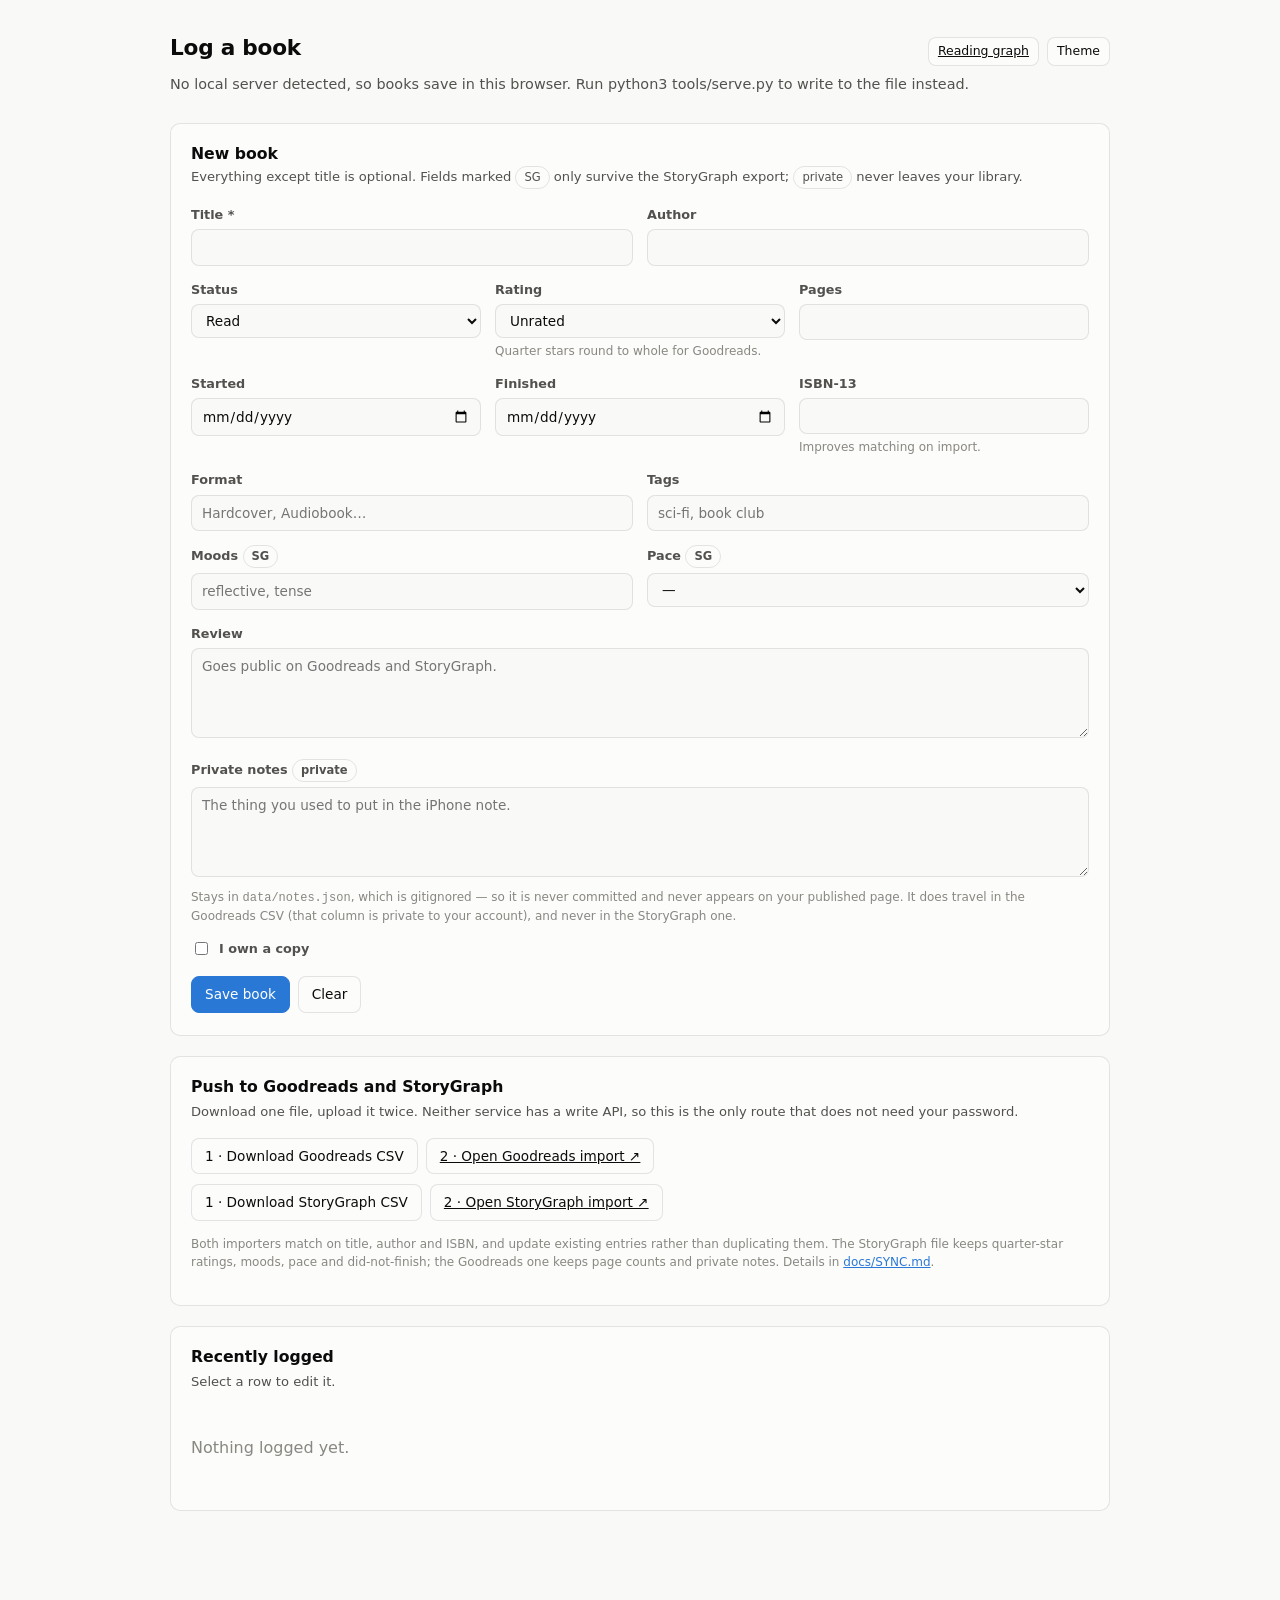
==== log.html @ c607b910 "Reading tracker with Goodreads/StoryGraph CSV round-trip A self-hosted reading graph. Neither Goodre" ====
<!doctype html>
<html lang="en">
<head>
<meta charset="utf-8">
<meta name="viewport" content="width=device-width, initial-scale=1">
<title>Log a book</title>
<link rel="stylesheet" href="assets/theme.css">
<link rel="stylesheet" href="assets/app.css">
</head>
<body>
<div class="wrap">

  <header class="site-header">
    <h1 class="site-title">Log a book</h1>
    <div class="header-actions">
      <a class="btn btn-small" href="index.html">Reading graph</a>
      <button class="btn btn-small" id="themeToggle" type="button">Theme</button>
    </div>
  </header>
  <p class="site-sub" id="saveTarget">Checking where this will save&hellip;</p>

  <div id="banners"></div>

  <form id="bookForm" class="card" autocomplete="off">
    <h2 class="card-title" id="formTitle">New book</h2>
    <p class="card-sub">
      Everything except title is optional. Fields marked
      <span class="pill">SG</span> only survive the StoryGraph export;
      <span class="pill">private</span> never leaves your library.
    </p>

    <div class="field-row">
      <div class="field">
        <label for="title">Title <span aria-hidden="true">*</span></label>
        <input id="title" name="title" required>
      </div>
      <div class="field">
        <label for="author">Author</label>
        <input id="author" name="author">
      </div>
    </div>

    <div class="field-row">
      <div class="field">
        <label for="status">Status</label>
        <select id="status" name="status">
          <option value="read">Read</option>
          <option value="reading">Currently reading</option>
          <option value="to-read">To read</option>
          <option value="dnf">Did not finish</option>
        </select>
      </div>
      <div class="field">
        <label for="rating">Rating</label>
        <select id="rating" name="rating"></select>
        <div class="field-hint">Quarter stars round to whole for Goodreads.</div>
      </div>
      <div class="field">
        <label for="pages">Pages</label>
        <input id="pages" name="pages" type="number" min="0" step="1">
      </div>
    </div>

    <div class="field-row">
      <div class="field">
        <label for="dateStarted">Started</label>
        <input id="dateStarted" name="dateStarted" type="date">
      </div>
      <div class="field">
        <label for="dateRead">Finished</label>
        <input id="dateRead" name="dateRead" type="date">
      </div>
      <div class="field">
        <label for="isbn13">ISBN-13</label>
        <input id="isbn13" name="isbn13" inputmode="numeric">
        <div class="field-hint">Improves matching on import.</div>
      </div>
    </div>

    <div class="field-row">
      <div class="field">
        <label for="format">Format</label>
        <input id="format" name="format" placeholder="Hardcover, Audiobook&hellip;">
      </div>
      <div class="field">
        <label for="tags">Tags</label>
        <input id="tags" name="tags" placeholder="sci-fi, book club">
      </div>
    </div>

    <div class="field-row">
      <div class="field">
        <label for="moods">Moods <span class="pill">SG</span></label>
        <input id="moods" name="moods" placeholder="reflective, tense">
      </div>
      <div class="field">
        <label for="pace">Pace <span class="pill">SG</span></label>
        <select id="pace" name="pace">
          <option value="">—</option>
          <option value="Slow">Slow</option>
          <option value="Medium">Medium</option>
          <option value="Fast">Fast</option>
        </select>
      </div>
    </div>

    <div class="field">
      <label for="review">Review</label>
      <textarea id="review" name="review" placeholder="Goes public on Goodreads and StoryGraph."></textarea>
    </div>

    <div class="field">
      <label for="privateNotes">Private notes <span class="pill">private</span></label>
      <textarea id="privateNotes" name="privateNotes" placeholder="The thing you used to put in the iPhone note."></textarea>
      <div class="field-hint">
        Stays in <code>data/notes.json</code>, which is gitignored — so it is never
        committed and never appears on your published page. It does travel in the
        Goodreads CSV (that column is private to your account), and never in the
        StoryGraph one.
      </div>
    </div>

    <div class="field checkbox-row">
      <input id="owned" name="owned" type="checkbox">
      <label for="owned" style="margin:0">I own a copy</label>
    </div>

    <div style="display:flex;gap:8px;flex-wrap:wrap;margin-top:18px">
      <button class="btn is-active" type="submit" id="submitBtn">Save book</button>
      <button class="btn" type="button" id="resetBtn">Clear</button>
      <span class="spacer"></span>
      <button class="btn" type="button" id="deleteBtn" hidden>Delete</button>
    </div>
  </form>

  <section class="card">
    <div class="card-head">
      <h2 class="card-title">Push to Goodreads and StoryGraph</h2>
    </div>
    <p class="card-sub">
      Download one file, upload it twice. Neither service has a write API, so
      this is the only route that does not need your password.
    </p>
    <div style="display:flex;gap:8px;flex-wrap:wrap">
      <button class="btn" type="button" id="exportGr">1 · Download Goodreads CSV</button>
      <a class="btn" href="https://www.goodreads.com/review/import" target="_blank" rel="noopener noreferrer">2 · Open Goodreads import ↗</a>
    </div>
    <div style="display:flex;gap:8px;flex-wrap:wrap;margin-top:10px">
      <button class="btn" type="button" id="exportSg">1 · Download StoryGraph CSV</button>
      <a class="btn" href="https://app.thestorygraph.com/import" target="_blank" rel="noopener noreferrer">2 · Open StoryGraph import ↗</a>
    </div>
    <p class="field-hint" style="margin-top:14px">
      Both importers match on title, author and ISBN, and update existing entries
      rather than duplicating them. The StoryGraph file keeps quarter-star
      ratings, moods, pace and did-not-finish; the Goodreads one keeps page
      counts and private notes. Details in <a href="docs/SYNC.md">docs/SYNC.md</a>.
    </p>
  </section>

  <section class="card">
    <div class="card-head">
      <h2 class="card-title">Recently logged</h2>
    </div>
    <p class="card-sub">Select a row to edit it.</p>
    <div class="table-wrap" id="recent"></div>
  </section>

</div>

<script type="module" src="assets/js/log.js"></script>
</body>
</html>
---- assets/theme.css ----
/*
 * Design tokens.
 *
 * Chart colors are roles, never raw hex at the call site, so light and dark
 * swap in one place. The dark column is the same hues re-stepped for the dark
 * surface — not an automatic inversion — and both modes are validated against
 * their own surface (see tests/palette-check.html).
 */

:root {
  color-scheme: light;

  /* Chrome & ink */
  --surface-1: #fcfcfb;
  --page: #f9f9f7;
  --text-primary: #0b0b0b;
  --text-secondary: #52514e;
  --text-muted: #898781;
  --gridline: #e1e0d9;
  --baseline: #c3c2b7;
  --border: rgba(11, 11, 11, 0.1);
  --success: #006300;

  /* Categorical slots, in fixed order. Never reassign by rank. */
  --series-1: #2a78d6;
  --series-2: #eb6834;
  --series-3: #1baf7a;

  /*
   * Sequential blue ramp for magnitude (the year heatmap), light -> dark.
   * seq-0 is the empty cell: a neutral gray, deliberately off-ramp so "no
   * books" never reads as "a few books". seq-1 starts a step in from the
   * lightest blue to stay separable from that gray.
   */
  --seq-0: #f0efec;
  --seq-1: #86b6ef;
  --seq-2: #5598e7;
  --seq-3: #2a78d6;
  --seq-4: #1c5cab;
  --seq-5: #0d366b;

  --radius: 10px;
  --font: system-ui, -apple-system, "Segoe UI", sans-serif;
}

@media (prefers-color-scheme: dark) {
  :root:not([data-theme="light"]) {
    color-scheme: dark;

    --surface-1: #1a1a19;
    --page: #0d0d0d;
    --text-primary: #ffffff;
    --text-secondary: #c3c2b7;
    --text-muted: #898781;
    --gridline: #2c2c2a;
    --baseline: #383835;
    --border: rgba(255, 255, 255, 0.1);
    --success: #0ca30c;

    --series-1: #3987e5;
    --series-2: #d95926;
    --series-3: #199e70;

    --seq-0: #383835;
    --seq-1: #184f95;
    --seq-2: #256abf;
    --seq-3: #3987e5;
    --seq-4: #6da7ec;
    --seq-5: #9ec5f4;
  }
}

:root[data-theme="dark"] {
  color-scheme: dark;

  --surface-1: #1a1a19;
  --page: #0d0d0d;
  --text-primary: #ffffff;
  --text-secondary: #c3c2b7;
  --text-muted: #898781;
  --gridline: #2c2c2a;
  --baseline: #383835;
  --border: rgba(255, 255, 255, 0.1);
  --success: #0ca30c;

  --series-1: #3987e5;
  --series-2: #d95926;
  --series-3: #199e70;

  --seq-0: #383835;
  --seq-1: #184f95;
  --seq-2: #256abf;
  --seq-3: #3987e5;
  --seq-4: #6da7ec;
  --seq-5: #9ec5f4;
}
---- assets/app.css ----
/* Layout and components. Tokens live in theme.css. */

*, *::before, *::after { box-sizing: border-box; }

/*
 * An author `display` rule beats the user-agent style for [hidden], so any
 * flex or grid container below would stay visible when hidden. Every toggle in
 * this app uses the attribute, so make it win everywhere.
 */
[hidden] { display: none !important; }

body {
  margin: 0;
  font-family: var(--font);
  background: var(--page);
  color: var(--text-primary);
  line-height: 1.5;
  -webkit-font-smoothing: antialiased;
}

a { color: var(--series-1); }

.wrap {
  max-width: 980px;
  margin: 0 auto;
  padding: 32px 20px 80px;
}

/* ---------- header ---------- */

.site-header {
  display: flex;
  flex-wrap: wrap;
  align-items: baseline;
  justify-content: space-between;
  gap: 12px;
  margin-bottom: 8px;
}

.site-title {
  font-size: 1.35rem;
  font-weight: 600;
  margin: 0;
  letter-spacing: -0.01em;
}

.site-sub {
  margin: 0 0 28px;
  color: var(--text-secondary);
  font-size: 0.9rem;
}

.header-actions {
  display: flex;
  gap: 8px;
  align-items: center;
}

/* ---------- controls ---------- */

/* One filter row above everything it scopes; never inside a chart card. */
.filter-row {
  display: flex;
  flex-wrap: wrap;
  gap: 8px;
  align-items: center;
  margin-bottom: 24px;
  padding-bottom: 20px;
  border-bottom: 1px solid var(--border);
}

.btn {
  font: inherit;
  font-size: 0.85rem;
  padding: 7px 13px;
  border-radius: 8px;
  border: 1px solid var(--border);
  background: var(--surface-1);
  color: var(--text-primary);
  cursor: pointer;
  transition: background 0.12s ease;
}

.btn:hover { background: var(--gridline); }
.btn:focus-visible { outline: 2px solid var(--series-1); outline-offset: 2px; }

.btn[aria-pressed="true"],
.btn.is-active {
  background: var(--series-1);
  border-color: var(--series-1);
  color: #fff;
}

.btn-small { font-size: 0.78rem; padding: 4px 9px; }

.spacer { flex: 1 1 auto; }

/* ---------- hero + stat tiles ---------- */

.hero {
  margin-bottom: 24px;
}

.hero-value {
  /* Proportional figures: tabular-nums makes a large number look loose. */
  font-size: 4rem;
  font-weight: 600;
  line-height: 1;
  letter-spacing: -0.03em;
}

.hero-label {
  color: var(--text-secondary);
  font-size: 0.95rem;
  margin-top: 6px;
}

.hero-delta { font-size: 0.9rem; margin-top: 8px; color: var(--text-secondary); }
.hero-delta .up { color: var(--success); font-weight: 600; }
.hero-delta .down { color: var(--text-secondary); font-weight: 600; }

.tiles {
  display: grid;
  grid-template-columns: repeat(auto-fit, minmax(150px, 1fr));
  gap: 12px;
  margin-bottom: 28px;
}

.tile {
  background: var(--surface-1);
  border: 1px solid var(--border);
  border-radius: var(--radius);
  padding: 14px 16px;
}

.tile-label {
  font-size: 0.78rem;
  color: var(--text-secondary);
  margin-bottom: 4px;
}

.tile-value {
  font-size: 1.6rem;
  font-weight: 600;
  letter-spacing: -0.02em;
}

.tile-note { font-size: 0.75rem; color: var(--text-muted); margin-top: 2px; }

/* ---------- chart cards ---------- */

.card {
  background: var(--surface-1);
  border: 1px solid var(--border);
  border-radius: var(--radius);
  padding: 18px 20px 22px;
  margin-bottom: 20px;
}

.card-head {
  display: flex;
  align-items: baseline;
  justify-content: space-between;
  gap: 12px;
  margin-bottom: 4px;
}

.card-title { font-size: 0.98rem; font-weight: 600; margin: 0; }
.card-sub { font-size: 0.82rem; color: var(--text-secondary); margin: 0 0 16px; }

/* Let the card grow with its content so the x-axis band is never cut off. */
.chart-svg { width: 100%; height: auto; display: block; overflow: visible; }

.chart-scroll { overflow-x: auto; }

.legend {
  display: flex;
  gap: 16px;
  flex-wrap: wrap;
  margin-top: 12px;
  font-size: 0.82rem;
  color: var(--text-secondary);
}

.legend-item { display: flex; align-items: center; gap: 6px; }

.legend-key {
  width: 14px; height: 3px; border-radius: 2px; display: inline-block;
}

.ramp-legend {
  display: flex; align-items: center; gap: 3px;
  margin-top: 12px; font-size: 0.78rem; color: var(--text-secondary);
}

.ramp-swatch { width: 22px; height: 10px; border-radius: 2px; display: inline-block; }
.ramp-end { margin: 0 6px; }

/* SVG text always wears text tokens, never a series color. */
.axis-text {
  fill: var(--text-muted);
  font-size: 11px;
  font-family: var(--font);
  font-variant-numeric: tabular-nums;
}

.value-label {
  fill: var(--text-secondary);
  font-size: 11px;
  font-weight: 600;
  font-family: var(--font);
}

.hit { cursor: default; }
.hit:focus-visible { outline: 2px solid var(--series-1); outline-offset: -2px; }

/* ---------- tooltip ---------- */

.chart-tooltip {
  position: fixed;
  z-index: 50;
  pointer-events: none;
  background: var(--surface-1);
  color: var(--text-primary);
  border: 1px solid var(--border);
  border-radius: 8px;
  padding: 8px 11px;
  font-size: 0.8rem;
  line-height: 1.45;
  box-shadow: 0 4px 16px rgba(0, 0, 0, 0.14);
  max-width: 260px;
}

.chart-tooltip .key {
  display: inline-block;
  width: 9px; height: 9px;
  border-radius: 2px;
  margin-right: 6px;
}

/* ---------- tables ---------- */

.table-wrap { overflow-x: auto; margin-top: 14px; }

table.data {
  width: 100%;
  border-collapse: collapse;
  font-size: 0.84rem;
}

table.data th,
table.data td {
  text-align: left;
  padding: 8px 10px;
  border-bottom: 1px solid var(--border);
  vertical-align: top;
}

table.data th {
  font-weight: 600;
  color: var(--text-secondary);
  font-size: 0.78rem;
  white-space: nowrap;
}

table.data td.num,
table.data th.num {
  text-align: right;
  font-variant-numeric: tabular-nums;
  white-space: nowrap;
}

table.data tbody tr:hover { background: var(--page); }

.muted { color: var(--text-muted); }
.notes { color: var(--text-secondary); font-size: 0.8rem; }

/* ---------- shelf ---------- */

.shelf-controls {
  display: flex; flex-wrap: wrap; gap: 8px; align-items: center;
  margin-bottom: 4px;
}

.shelf-controls input[type="search"],
.field input, .field select, .field textarea {
  font: inherit;
  font-size: 0.85rem;
  padding: 7px 10px;
  border-radius: 8px;
  border: 1px solid var(--border);
  background: var(--page);
  color: var(--text-primary);
  width: 100%;
}

.shelf-controls input[type="search"] { width: 220px; }

.pill {
  display: inline-block;
  font-size: 0.72rem;
  padding: 2px 8px;
  border-radius: 999px;
  border: 1px solid var(--border);
  color: var(--text-secondary);
  white-space: nowrap;
}

/* ---------- forms ---------- */

.field { margin-bottom: 14px; }

.field label {
  display: block;
  font-size: 0.8rem;
  font-weight: 600;
  color: var(--text-secondary);
  margin-bottom: 5px;
}

.field-hint { font-size: 0.75rem; color: var(--text-muted); margin-top: 4px; }

.field-row {
  display: grid;
  grid-template-columns: repeat(auto-fit, minmax(150px, 1fr));
  gap: 0 14px;
}

.field textarea { min-height: 90px; resize: vertical; }

.checkbox-row { display: flex; align-items: center; gap: 8px; }
.checkbox-row input { width: auto; }

/* ---------- banners ---------- */

.banner {
  border: 1px solid var(--border);
  border-left: 3px solid var(--series-1);
  background: var(--surface-1);
  border-radius: var(--radius);
  padding: 12px 16px;
  margin-bottom: 20px;
  font-size: 0.85rem;
  display: flex;
  flex-wrap: wrap;
  gap: 10px;
  align-items: center;
}

.banner .spacer { flex: 1 1 auto; }
.banner.warn { border-left-color: var(--series-2); }

.dropzone {
  border: 1px dashed var(--baseline);
  border-radius: var(--radius);
  padding: 26px 18px;
  text-align: center;
  color: var(--text-secondary);
  font-size: 0.87rem;
  transition: background 0.12s ease, border-color 0.12s ease;
}

.dropzone.dragover {
  border-color: var(--series-1);
  background: var(--page);
}

.empty {
  text-align: center;
  padding: 48px 20px;
  color: var(--text-secondary);
}

.empty h2 { font-size: 1.05rem; margin: 0 0 8px; color: var(--text-primary); }

.sr-only {
  position: absolute; width: 1px; height: 1px;
  padding: 0; margin: -1px; overflow: hidden;
  clip: rect(0 0 0 0); white-space: nowrap; border: 0;
}

@media (max-width: 620px) {
  .hero-value { font-size: 3rem; }
  .wrap { padding: 20px 14px 60px; }
}

/* ---------- section headings ---------- */

.section-head {
  font-size: 1.1rem;
  font-weight: 600;
  margin: 40px 0 4px;
  letter-spacing: -0.01em;
}

.section-sub {
  margin: 0 0 18px;
  color: var(--text-secondary);
  font-size: 0.87rem;
  max-width: 62ch;
}

/* ---------- small multiples ---------- */

.multiples {
  display: grid;
  grid-template-columns: repeat(auto-fit, minmax(210px, 1fr));
  gap: 20px 24px;
  margin-top: 6px;
}

.multiple-head {
  display: flex;
  align-items: baseline;
  justify-content: space-between;
  gap: 8px;
  margin-bottom: 4px;
  border-bottom: 1px solid var(--border);
  padding-bottom: 4px;
}

.multiple-name {
  font-size: 0.83rem;
  font-weight: 600;
  color: var(--text-primary);
}

.multiple-total {
  font-size: 0.78rem;
  color: var(--text-muted);
  font-variant-numeric: tabular-nums;
}

/* ---------- spotlight ---------- */

.spotlight-note {
  font-size: 0.8rem;
  color: var(--text-secondary);
  background: var(--page);
  border-left: 3px solid var(--series-1);
  border-radius: 6px;
  padding: 10px 14px;
  margin: 0 0 14px;
}

/* ---------- disclosure ---------- */

.disclosure > summary {
  cursor: pointer;
  list-style: none;
  display: flex;
  align-items: baseline;
  gap: 10px;
  flex-wrap: wrap;
}

/* Replace the default triangle with one that follows the open state, so the
   control reads the same in every browser. */
.disclosure > summary::-webkit-details-marker { display: none; }

.disclosure > summary::before {
  content: "";
  flex: none;
  width: 0;
  height: 0;
  border-left: 5px solid var(--text-muted);
  border-top: 4px solid transparent;
  border-bottom: 4px solid transparent;
  transform: translateY(-1px);
  transition: transform 0.12s ease;
}

.disclosure[open] > summary::before {
  transform: rotate(90deg) translateX(-1px);
}

.disclosure > summary:focus-visible {
  outline: 2px solid var(--series-1);
  outline-offset: 3px;
  border-radius: 4px;
}

.disclosure-title { font-size: 0.98rem; font-weight: 600; }
.disclosure-sub { font-size: 0.82rem; color: var(--text-secondary); }

.disclosure[open] > summary { margin-bottom: 2px; }
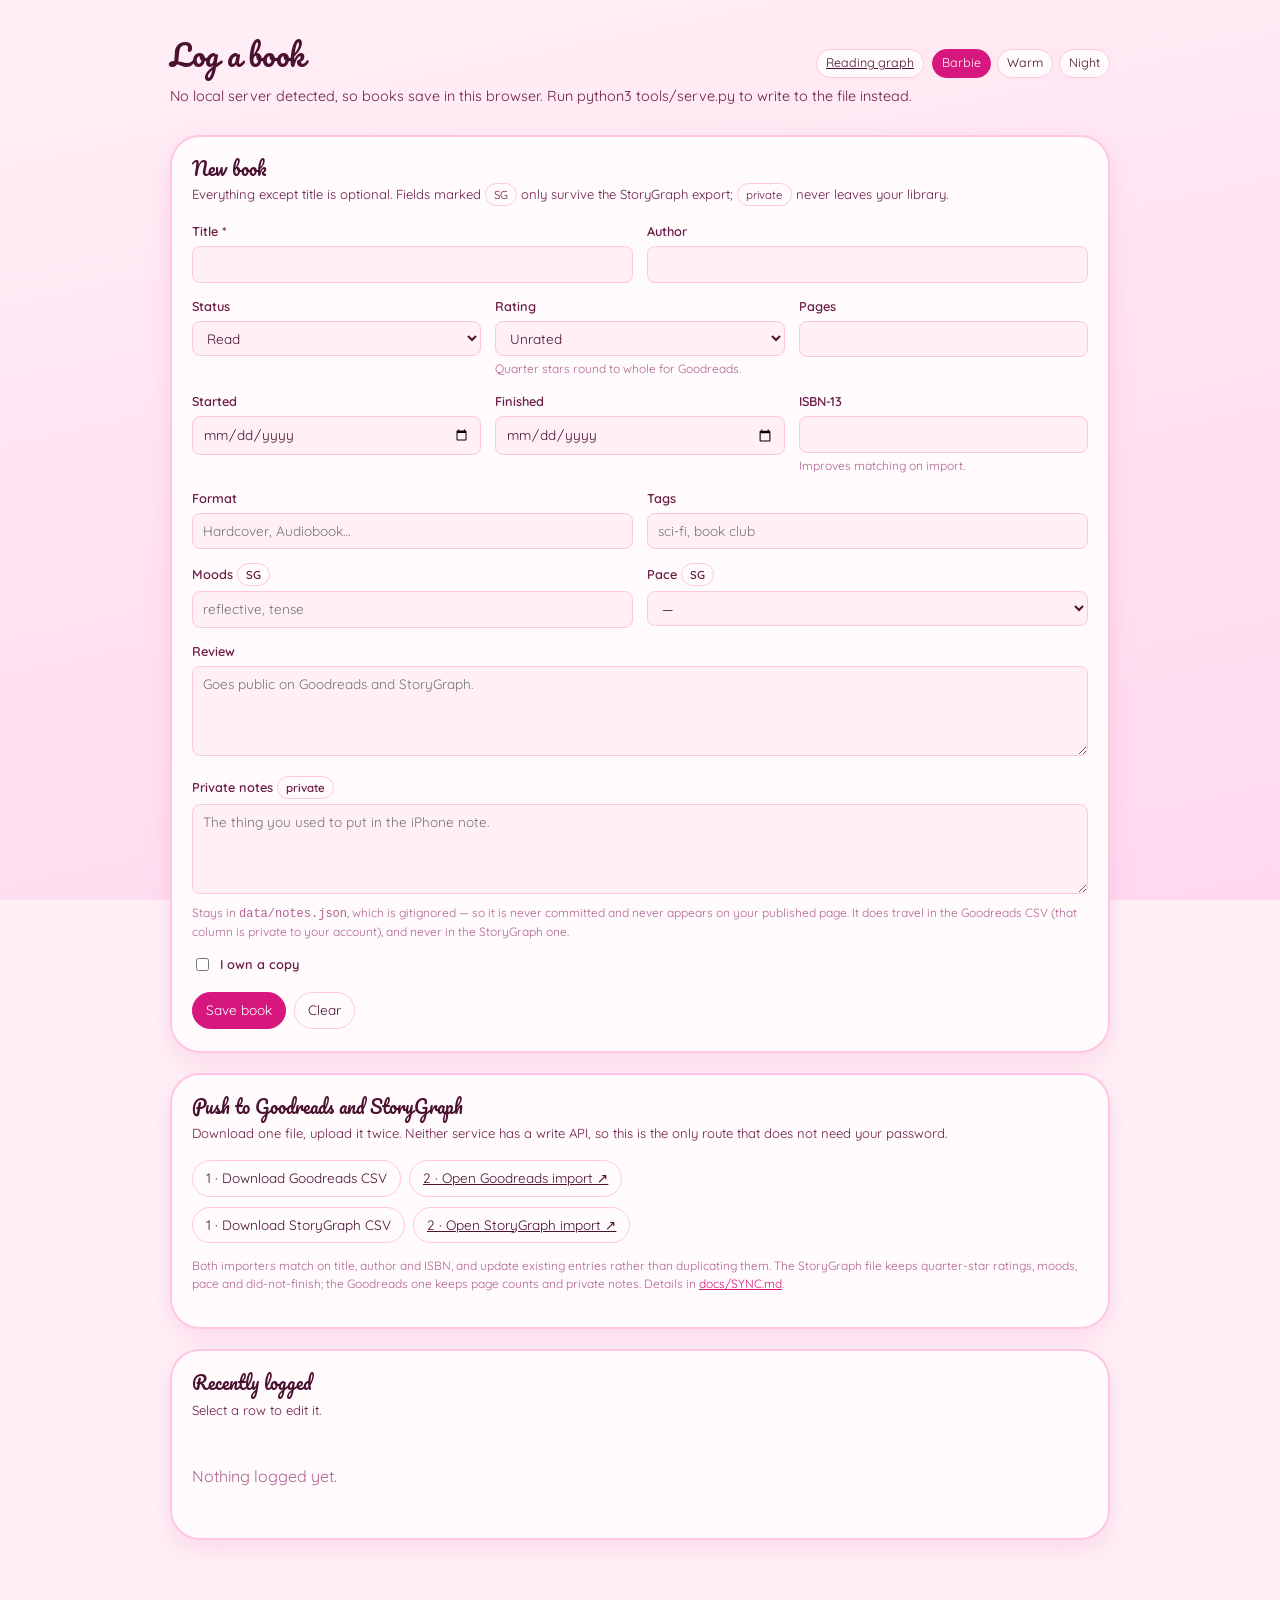
==== commit 73c804b3: "Make the look a theme, and check every theme's colours The visual design was scattered through the s" ====
--- a/log.html
+++ b/log.html
@@ -4,6 +4,9 @@
 <meta charset="utf-8">
 <meta name="viewport" content="width=device-width, initial-scale=1">
 <title>Log a book</title>
+<link rel="preconnect" href="https://fonts.googleapis.com">
+<link rel="preconnect" href="https://fonts.gstatic.com" crossorigin>
+<link rel="stylesheet" href="https://fonts.googleapis.com/css2?family=Pacifico&family=Fredoka:wght@400;500;600&family=Quicksand:wght@400;500;600;700&family=Newsreader:opsz,wght@6..72,300;6..72,400;6..72,500&family=Karla:wght@400;500;600&display=swap">
 <link rel="stylesheet" href="assets/theme.css">
 <link rel="stylesheet" href="assets/app.css">
 </head>
@@ -14,7 +17,7 @@
     <h1 class="site-title">Log a book</h1>
     <div class="header-actions">
       <a class="btn btn-small" href="index.html">Reading graph</a>
-      <button class="btn btn-small" id="themeToggle" type="button">Theme</button>
+      <span id="themePicker" style="display:flex;gap:6px"></span>
     </div>
   </header>
   <p class="site-sub" id="saveTarget">Checking where this will save&hellip;</p>
--- a/assets/theme.css
+++ b/assets/theme.css
@@ -1,96 +1,182 @@
 /*
- * Design tokens.
+ * Design tokens, in three themes.
  *
- * Chart colors are roles, never raw hex at the call site, so light and dark
- * swap in one place. The dark column is the same hues re-stepped for the dark
- * surface — not an automatic inversion — and both modes are validated against
- * their own surface (see tests/palette-check.html).
+ * Everything visual lives here: colours, type, radii, the shape of a bar. A
+ * look changes by editing this file; nothing in the charts or the controllers
+ * needs to know which theme is on.
+ *
+ * The chart colours are not decoration and are not chosen by eye. Each theme's
+ * series colours and heatmap ramp are checked against that theme's own surface
+ * for colour-blind separation and contrast — see assets/js/palette.js, run by
+ * tests.html. A theme that fails those checks fails the test run.
  */
 
-:root {
+:root,
+:root[data-theme="barbie"] {
   color-scheme: light;
 
-  /* Chrome & ink */
-  --surface-1: #fcfcfb;
-  --page: #f9f9f7;
-  --text-primary: #0b0b0b;
-  --text-secondary: #52514e;
-  --text-muted: #898781;
-  --gridline: #e1e0d9;
-  --baseline: #c3c2b7;
-  --border: rgba(11, 11, 11, 0.1);
+  --font-display: Pacifico, 'Brush Script MT', cursive;
+  --font-figure: Fredoka, 'Trebuchet MS', sans-serif;
+  --font: Quicksand, 'Trebuchet MS', system-ui, sans-serif;
+
+  --page: #fff0f6;
+  --page-image: linear-gradient(168deg, #fff0f6 0%, #ffe3f1 46%, #ffd9ef 100%);
+  --surface-1: #fffafc;
+  --text-primary: #4a1130;
+  --text-secondary: #6b1c46;
+  --text-muted: #b06390;
+  --gridline: #ffdcee;
+  --baseline: #ffc6e3;
+  --border: #ffc6e3;
+  --success: #0f766e;
+  --accent: #d6187e;
+
+  /* Categorical: magenta against violet. Passes both colour-blind checks and
+     3:1 contrast on the pink surface. */
+  --series-1: #d6187e;
+  --series-2: #7c3aed;
+  --series-3: #0f766e;
+
+  /* seq-0 is the empty cell: off-ramp on purpose, so "no books" cannot be
+     mistaken for "a few books". */
+  --seq-0: #f3e6ec;
+  --seq-1: #f472b6;
+  --seq-2: #ec4899;
+  --seq-3: #db2777;
+  --seq-4: #be185d;
+  --seq-5: #831843;
+
+  --radius: 26px;
+  --card-radius: 30px;
+  --card-border: 2px solid var(--border);
+  --card-shadow: 0 10px 26px rgba(214, 24, 126, 0.10);
+  --bar-radius: 999px 999px 6px 6px;
+  --bar-fill: linear-gradient(180deg, #f472b6, #d6187e);
+  --cell-radius: 7px;
+  --control-radius: 999px;
+  --heading-weight: 400;
+  --playful: 1;
+}
+
+:root[data-theme="warm"] {
+  color-scheme: light;
+
+  --font-display: Newsreader, Georgia, serif;
+  --font-figure: Newsreader, Georgia, serif;
+  --font: Karla, 'Helvetica Neue', system-ui, sans-serif;
+
+  --page: #faf7f2;
+  --page-image: none;
+  --surface-1: #fffdf8;
+  --text-primary: #241f1a;
+  --text-secondary: #4f463d;
+  --text-muted: #8a7f72;
+  --gridline: #ece5d9;
+  --baseline: #d8cfc2;
+  --border: #e2dbd0;
   --success: #006300;
+  --accent: #8d400c;
 
-  /* Categorical slots, in fixed order. Never reassign by rank. */
   --series-1: #2a78d6;
   --series-2: #eb6834;
   --series-3: #1baf7a;
 
-  /*
-   * Sequential blue ramp for magnitude (the year heatmap), light -> dark.
-   * seq-0 is the empty cell: a neutral gray, deliberately off-ramp so "no
-   * books" never reads as "a few books". seq-1 starts a step in from the
-   * lightest blue to stay separable from that gray.
-   */
-  --seq-0: #f0efec;
-  --seq-1: #86b6ef;
-  --seq-2: #5598e7;
-  --seq-3: #2a78d6;
-  --seq-4: #1c5cab;
+  --seq-0: #ece5d9;
+  --seq-1: #6da7ec;
+  --seq-2: #3987e5;
+  --seq-3: #256abf;
+  --seq-4: #184f95;
   --seq-5: #0d366b;
 
   --radius: 10px;
-  --font: system-ui, -apple-system, "Segoe UI", sans-serif;
+  --card-radius: 12px;
+  --card-border: 1px solid var(--border);
+  --card-shadow: none;
+  --bar-radius: 4px 4px 0 0;
+  --bar-fill: var(--series-1);
+  --cell-radius: 3px;
+  --control-radius: 8px;
+  --heading-weight: 400;
+  --playful: 0;
 }
 
+:root[data-theme="night"] {
+  color-scheme: dark;
+
+  --font-display: Newsreader, Georgia, serif;
+  --font-figure: Newsreader, Georgia, serif;
+  --font: Karla, 'Helvetica Neue', system-ui, sans-serif;
+
+  --page: #16130f;
+  --page-image: none;
+  --surface-1: #1c1917;
+  --text-primary: #f4efe7;
+  --text-secondary: #cdc3b6;
+  --text-muted: #8f8478;
+  --gridline: #2a231d;
+  --baseline: #3d342b;
+  --border: #332c25;
+  --success: #0ca30c;
+  --accent: #f0a875;
+
+  --series-1: #3987e5;
+  --series-2: #d95926;
+  --series-3: #199e70;
+
+  --seq-0: #241f1a;
+  --seq-1: #184f95;
+  --seq-2: #256abf;
+  --seq-3: #3987e5;
+  --seq-4: #6da7ec;
+  --seq-5: #9ec5f4;
+
+  --radius: 10px;
+  --card-radius: 12px;
+  --card-border: 1px solid var(--border);
+  --card-shadow: none;
+  --bar-radius: 4px 4px 0 0;
+  --bar-fill: var(--series-1);
+  --cell-radius: 3px;
+  --control-radius: 8px;
+  --heading-weight: 400;
+  --playful: 0;
+}
+
+/* No stored choice and a dark OS means night rather than a bright pink page. */
 @media (prefers-color-scheme: dark) {
-  :root:not([data-theme="light"]) {
+  :root:not([data-theme]) {
     color-scheme: dark;
-
-    --surface-1: #1a1a19;
-    --page: #0d0d0d;
-    --text-primary: #ffffff;
-    --text-secondary: #c3c2b7;
-    --text-muted: #898781;
-    --gridline: #2c2c2a;
-    --baseline: #383835;
-    --border: rgba(255, 255, 255, 0.1);
+    --font-display: Newsreader, Georgia, serif;
+    --font-figure: Newsreader, Georgia, serif;
+    --font: Karla, 'Helvetica Neue', system-ui, sans-serif;
+    --page: #16130f;
+    --page-image: none;
+    --surface-1: #1c1917;
+    --text-primary: #f4efe7;
+    --text-secondary: #cdc3b6;
+    --text-muted: #8f8478;
+    --gridline: #2a231d;
+    --baseline: #3d342b;
+    --border: #332c25;
     --success: #0ca30c;
-
+    --accent: #f0a875;
     --series-1: #3987e5;
     --series-2: #d95926;
     --series-3: #199e70;
-
-    --seq-0: #383835;
+    --seq-0: #241f1a;
     --seq-1: #184f95;
     --seq-2: #256abf;
     --seq-3: #3987e5;
     --seq-4: #6da7ec;
     --seq-5: #9ec5f4;
+    --radius: 10px;
+    --card-radius: 12px;
+    --card-border: 1px solid var(--border);
+    --card-shadow: none;
+    --bar-radius: 4px 4px 0 0;
+    --bar-fill: var(--series-1);
+    --cell-radius: 3px;
+    --control-radius: 8px;
+    --playful: 0;
   }
 }
-
-:root[data-theme="dark"] {
-  color-scheme: dark;
-
-  --surface-1: #1a1a19;
-  --page: #0d0d0d;
-  --text-primary: #ffffff;
-  --text-secondary: #c3c2b7;
-  --text-muted: #898781;
-  --gridline: #2c2c2a;
-  --baseline: #383835;
-  --border: rgba(255, 255, 255, 0.1);
-  --success: #0ca30c;
-
-  --series-1: #3987e5;
-  --series-2: #d95926;
-  --series-3: #199e70;
-
-  --seq-0: #383835;
-  --seq-1: #184f95;
-  --seq-2: #256abf;
-  --seq-3: #3987e5;
-  --seq-4: #6da7ec;
-  --seq-5: #9ec5f4;
-}
--- a/assets/app.css
+++ b/assets/app.css
@@ -13,12 +13,14 @@
   margin: 0;
   font-family: var(--font);
   background: var(--page);
+  background-image: var(--page-image, none);
+  background-attachment: fixed;
   color: var(--text-primary);
   line-height: 1.5;
   -webkit-font-smoothing: antialiased;
 }
 
-a { color: var(--series-1); }
+a { color: var(--accent); }
 
 .wrap {
   max-width: 980px;
@@ -38,8 +40,9 @@
 }
 
 .site-title {
-  font-size: 1.35rem;
-  font-weight: 600;
+  font-family: var(--font-display);
+  font-size: 1.9rem;
+  font-weight: var(--heading-weight, 600);
   margin: 0;
   letter-spacing: -0.01em;
 }
@@ -73,7 +76,7 @@
   font: inherit;
   font-size: 0.85rem;
   padding: 7px 13px;
-  border-radius: 8px;
+  border-radius: var(--control-radius);
   border: 1px solid var(--border);
   background: var(--surface-1);
   color: var(--text-primary);
@@ -86,8 +89,8 @@
 
 .btn[aria-pressed="true"],
 .btn.is-active {
-  background: var(--series-1);
-  border-color: var(--series-1);
+  background: var(--accent);
+  border-color: var(--accent);
   color: #fff;
 }
 
@@ -103,8 +106,9 @@
 
 .hero-value {
   /* Proportional figures: tabular-nums makes a large number look loose. */
-  font-size: 4rem;
-  font-weight: 600;
+  font-family: var(--font-figure);
+  font-size: 4.4rem;
+  font-weight: var(--heading-weight, 600);
   line-height: 1;
   letter-spacing: -0.03em;
 }
@@ -128,8 +132,9 @@
 
 .tile {
   background: var(--surface-1);
-  border: 1px solid var(--border);
+  border: var(--card-border);
   border-radius: var(--radius);
+  box-shadow: var(--card-shadow);
   padding: 14px 16px;
 }
 
@@ -140,8 +145,9 @@
 }
 
 .tile-value {
-  font-size: 1.6rem;
-  font-weight: 600;
+  font-family: var(--font-figure);
+  font-size: 1.7rem;
+  font-weight: var(--heading-weight, 600);
   letter-spacing: -0.02em;
 }
 
@@ -151,8 +157,9 @@
 
 .card {
   background: var(--surface-1);
-  border: 1px solid var(--border);
-  border-radius: var(--radius);
+  border: var(--card-border);
+  border-radius: var(--card-radius);
+  box-shadow: var(--card-shadow);
   padding: 18px 20px 22px;
   margin-bottom: 20px;
 }
@@ -165,7 +172,12 @@
   margin-bottom: 4px;
 }
 
-.card-title { font-size: 0.98rem; font-weight: 600; margin: 0; }
+.card-title {
+  font-family: var(--font-display);
+  font-size: 1.15rem;
+  font-weight: var(--heading-weight, 600);
+  margin: 0;
+}
 .card-sub { font-size: 0.82rem; color: var(--text-secondary); margin: 0 0 16px; }
 
 /* Let the card grow with its content so the x-axis band is never cut off. */
@@ -387,8 +399,9 @@
 /* ---------- section headings ---------- */
 
 .section-head {
-  font-size: 1.1rem;
-  font-weight: 600;
+  font-family: var(--font-display);
+  font-size: 1.35rem;
+  font-weight: var(--heading-weight, 600);
   margin: 40px 0 4px;
   letter-spacing: -0.01em;
 }
@@ -480,7 +493,54 @@
   border-radius: 4px;
 }
 
-.disclosure-title { font-size: 0.98rem; font-weight: 600; }
+.disclosure-title { font-family: var(--font-display); font-size: 1.15rem; font-weight: var(--heading-weight, 600); }
 .disclosure-sub { font-size: 0.82rem; color: var(--text-secondary); }
 
 .disclosure[open] > summary { margin-bottom: 2px; }
+
+
+/* ---------- cursor butterflies and glitter (Barbie theme) ---------- */
+
+.sparkle-layer {
+  position: fixed;
+  inset: 0;
+  pointer-events: none;
+  z-index: 60;
+  overflow: hidden;
+}
+
+.butterfly {
+  position: absolute;
+  top: 0;
+  left: 0;
+  will-change: transform;
+}
+
+.butterfly .wing {
+  transform-origin: center;
+  animation: bt-flutter 320ms ease-in-out infinite;
+}
+
+.sparkle {
+  position: absolute;
+  border-radius: 50%;
+  animation: bt-sparkle 900ms ease-out forwards;
+  will-change: transform, opacity;
+}
+
+@keyframes bt-flutter {
+  0%, 100% { transform: rotate(-9deg) scaleX(1); }
+  50%      { transform: rotate(9deg) scaleX(0.72); }
+}
+
+@keyframes bt-sparkle {
+  0%   { transform: scale(0); opacity: 0; }
+  25%  { transform: scale(1.15); opacity: 1; }
+  100% { transform: scale(0.2); opacity: 0; }
+}
+
+/* A trail that follows the pointer is exactly what this setting exists to
+   stop, so it stops completely rather than merely slowing down. */
+@media (prefers-reduced-motion: reduce) {
+  .sparkle-layer { display: none; }
+}
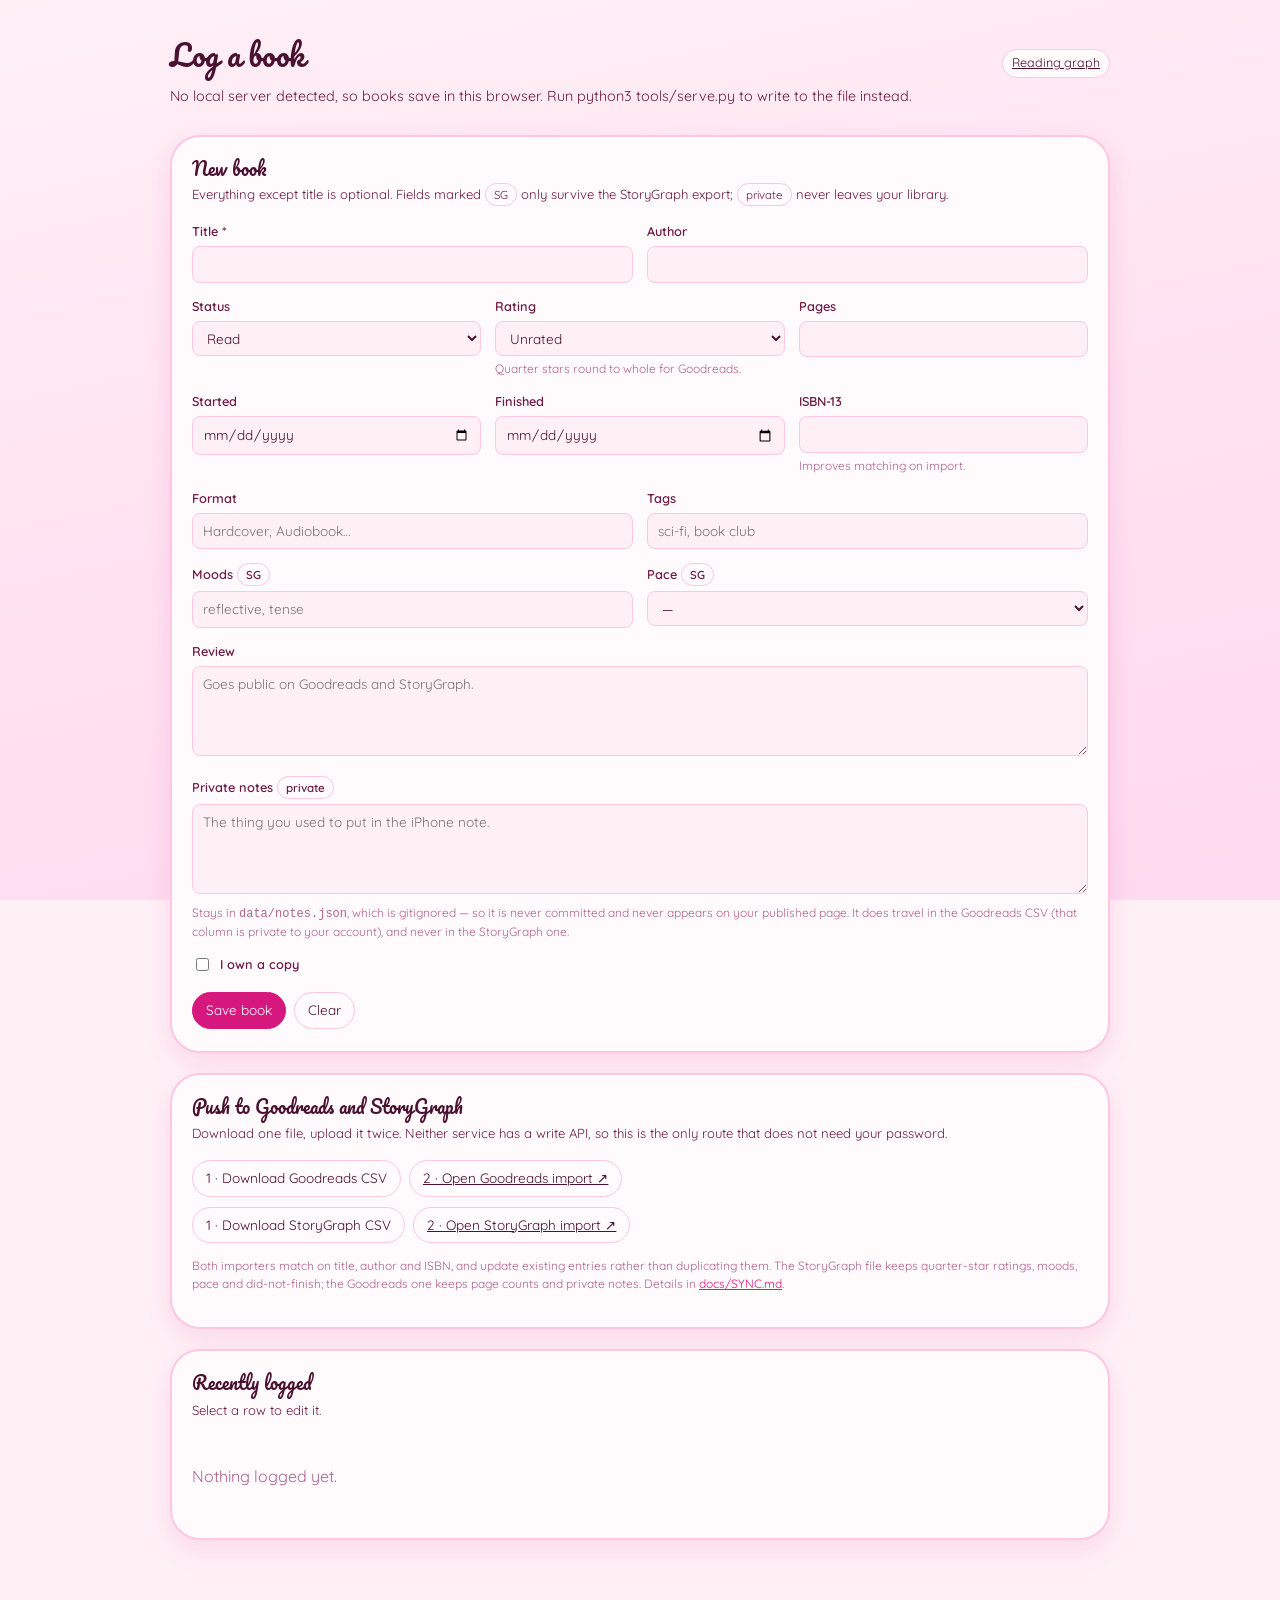
==== commit c5b67d77: "One look, no toggles Three themes and a picker were a choice nobody asked to make, and a control on " ====
--- a/log.html
+++ b/log.html
@@ -17,7 +17,6 @@
     <h1 class="site-title">Log a book</h1>
     <div class="header-actions">
       <a class="btn btn-small" href="index.html">Reading graph</a>
-      <span id="themePicker" style="display:flex;gap:6px"></span>
     </div>
   </header>
   <p class="site-sub" id="saveTarget">Checking where this will save&hellip;</p>
--- a/assets/theme.css
+++ b/assets/theme.css
@@ -1,18 +1,19 @@
 /*
- * Design tokens, in three themes.
+ * Design tokens — one look, called Blossom.
  *
- * Everything visual lives here: colours, type, radii, the shape of a bar. A
- * look changes by editing this file; nothing in the charts or the controllers
- * needs to know which theme is on.
+ * There was a theme system here with three looks and a picker. One look means
+ * no picker, no `data-theme` attribute, and no light/dark fork: every value is
+ * a plain custom property on :root, which is the whole of the visual design.
+ * Change how the site looks by changing this file; nothing else needs to know.
  *
- * The chart colours are not decoration and are not chosen by eye. Each theme's
- * series colours and heatmap ramp are checked against that theme's own surface
- * for colour-blind separation and contrast — see assets/js/palette.js, run by
- * tests.html. A theme that fails those checks fails the test run.
+ * The chart colours are not decoration and are not chosen by eye. The series
+ * colours and the heatmap ramp are checked against this page's own surface for
+ * colour-blind separation and contrast by assets/js/palette.js, run from
+ * tests.html. A palette that fails those checks fails the test run.
  */
 
-:root,
-:root[data-theme="barbie"] {
+:root {
+  /* One design, one appearance — deliberately not following the OS. */
   color-scheme: light;
 
   --font-display: Pacifico, 'Brush Script MT', cursive;
@@ -32,7 +33,8 @@
   --accent: #d6187e;
 
   /* Categorical: magenta against violet. Passes both colour-blind checks and
-     3:1 contrast on the pink surface. */
+     3:1 contrast on this surface. Hot pink was the obvious choice and failed
+     contrast at 2.4:1, so it is decoration only. */
   --series-1: #d6187e;
   --series-2: #7c3aed;
   --series-3: #0f766e;
@@ -55,128 +57,4 @@
   --cell-radius: 7px;
   --control-radius: 999px;
   --heading-weight: 400;
-  --playful: 1;
 }
-
-:root[data-theme="warm"] {
-  color-scheme: light;
-
-  --font-display: Newsreader, Georgia, serif;
-  --font-figure: Newsreader, Georgia, serif;
-  --font: Karla, 'Helvetica Neue', system-ui, sans-serif;
-
-  --page: #faf7f2;
-  --page-image: none;
-  --surface-1: #fffdf8;
-  --text-primary: #241f1a;
-  --text-secondary: #4f463d;
-  --text-muted: #8a7f72;
-  --gridline: #ece5d9;
-  --baseline: #d8cfc2;
-  --border: #e2dbd0;
-  --success: #006300;
-  --accent: #8d400c;
-
-  --series-1: #2a78d6;
-  --series-2: #eb6834;
-  --series-3: #1baf7a;
-
-  --seq-0: #ece5d9;
-  --seq-1: #6da7ec;
-  --seq-2: #3987e5;
-  --seq-3: #256abf;
-  --seq-4: #184f95;
-  --seq-5: #0d366b;
-
-  --radius: 10px;
-  --card-radius: 12px;
-  --card-border: 1px solid var(--border);
-  --card-shadow: none;
-  --bar-radius: 4px 4px 0 0;
-  --bar-fill: var(--series-1);
-  --cell-radius: 3px;
-  --control-radius: 8px;
-  --heading-weight: 400;
-  --playful: 0;
-}
-
-:root[data-theme="night"] {
-  color-scheme: dark;
-
-  --font-display: Newsreader, Georgia, serif;
-  --font-figure: Newsreader, Georgia, serif;
-  --font: Karla, 'Helvetica Neue', system-ui, sans-serif;
-
-  --page: #16130f;
-  --page-image: none;
-  --surface-1: #1c1917;
-  --text-primary: #f4efe7;
-  --text-secondary: #cdc3b6;
-  --text-muted: #8f8478;
-  --gridline: #2a231d;
-  --baseline: #3d342b;
-  --border: #332c25;
-  --success: #0ca30c;
-  --accent: #f0a875;
-
-  --series-1: #3987e5;
-  --series-2: #d95926;
-  --series-3: #199e70;
-
-  --seq-0: #241f1a;
-  --seq-1: #184f95;
-  --seq-2: #256abf;
-  --seq-3: #3987e5;
-  --seq-4: #6da7ec;
-  --seq-5: #9ec5f4;
-
-  --radius: 10px;
-  --card-radius: 12px;
-  --card-border: 1px solid var(--border);
-  --card-shadow: none;
-  --bar-radius: 4px 4px 0 0;
-  --bar-fill: var(--series-1);
-  --cell-radius: 3px;
-  --control-radius: 8px;
-  --heading-weight: 400;
-  --playful: 0;
-}
-
-/* No stored choice and a dark OS means night rather than a bright pink page. */
-@media (prefers-color-scheme: dark) {
-  :root:not([data-theme]) {
-    color-scheme: dark;
-    --font-display: Newsreader, Georgia, serif;
-    --font-figure: Newsreader, Georgia, serif;
-    --font: Karla, 'Helvetica Neue', system-ui, sans-serif;
-    --page: #16130f;
-    --page-image: none;
-    --surface-1: #1c1917;
-    --text-primary: #f4efe7;
-    --text-secondary: #cdc3b6;
-    --text-muted: #8f8478;
-    --gridline: #2a231d;
-    --baseline: #3d342b;
-    --border: #332c25;
-    --success: #0ca30c;
-    --accent: #f0a875;
-    --series-1: #3987e5;
-    --series-2: #d95926;
-    --series-3: #199e70;
-    --seq-0: #241f1a;
-    --seq-1: #184f95;
-    --seq-2: #256abf;
-    --seq-3: #3987e5;
-    --seq-4: #6da7ec;
-    --seq-5: #9ec5f4;
-    --radius: 10px;
-    --card-radius: 12px;
-    --card-border: 1px solid var(--border);
-    --card-shadow: none;
-    --bar-radius: 4px 4px 0 0;
-    --bar-fill: var(--series-1);
-    --cell-radius: 3px;
-    --control-radius: 8px;
-    --playful: 0;
-  }
-}
--- a/assets/app.css
+++ b/assets/app.css
@@ -97,6 +97,15 @@
 .btn-small { font-size: 0.78rem; padding: 4px 9px; }
 
 .spacer { flex: 1 1 auto; }
+
+/* Groups of controls: wrapped on a wide screen, one scrolling line on a
+   phone, where four wrapped rows of chrome pushed the reading off-screen. */
+.scroll-row {
+  display: flex;
+  gap: 6px;
+  flex-wrap: wrap;
+  align-items: center;
+}
 
 /* ---------- hero + stat tiles ---------- */
 
@@ -391,9 +400,100 @@
   clip: rect(0 0 0 0); white-space: nowrap; border: 0;
 }
 
-@media (max-width: 620px) {
-  .hero-value { font-size: 3rem; }
-  .wrap { padding: 20px 14px 60px; }
+/* ---------- phones ---------- */
+
+@media (max-width: 700px) {
+  .wrap { padding: 20px 16px 56px; }
+
+  .site-title { font-size: 1.6rem; }
+  .site-sub { margin-bottom: 18px; font-size: 0.85rem; }
+  .hero-value { font-size: 3.4rem; }
+  .hero-label { font-size: 0.9rem; }
+
+  /* A finger is not a cursor: every control gets a 44px target, which is the
+     smallest thing most people can hit reliably. */
+  .btn {
+    min-height: 44px;
+    padding: 11px 16px;
+    font-size: 0.9rem;
+    display: inline-flex;
+    align-items: center;
+  }
+  .btn-small { min-height: 40px; padding: 9px 14px; font-size: 0.85rem; }
+
+  /* Eight year buttons and four export buttons wrapped into four rows of
+     chrome before any reading showed. One scrolling row each instead. */
+  .filter-row {
+    flex-direction: column;
+    align-items: stretch;
+    gap: 12px;
+    margin-bottom: 20px;
+  }
+  .filter-row .spacer { display: none; }
+
+  .scroll-row {
+    gap: 8px;
+    overflow-x: auto;
+    flex-wrap: nowrap;
+    /* A flex item defaults to min-width:auto, so it grows to fit its content
+       and overflow-x never engages — the row pushed the whole page sideways
+       instead of scrolling inside itself. */
+    min-width: 0;
+    max-width: 100%;
+    padding-bottom: 4px;
+    scrollbar-width: none;
+    -webkit-overflow-scrolling: touch;
+  }
+  .scroll-row::-webkit-scrollbar { display: none; }
+  .scroll-row > * { flex: 0 0 auto; }
+
+  /*
+   * Chart text is sized in viewBox units, so it shrinks with the chart. A
+   * 720-wide chart on a 343px screen renders 11px type at about 5px — legible
+   * on the desktop it was measured on, and unreadable on a phone. These sizes
+   * are in viewBox units and land back at roughly 10-11px on screen.
+   */
+  .axis-text { font-size: 26px; }
+  .value-label { font-size: 28px; }
+  .multiple .axis-text { font-size: 15px; }
+
+  /*
+   * The heatmap is the one chart that cannot shrink: squeezed to a phone it
+   * ran the month names together into "JanFebMar" and clipped "2018" to "018".
+   * It scrolls sideways at its natural size instead, so cells stay tappable
+   * and the labels stay whole. Its text is therefore NOT scaled up like the
+   * charts above, which do shrink to fit.
+   */
+  .chart-scroll {
+    overflow-x: auto;
+    -webkit-overflow-scrolling: touch;
+    scrollbar-width: thin;
+  }
+  .chart-scroll .chart-svg {
+    width: auto;
+    min-width: 540px;
+  }
+  .chart-scroll .axis-text { font-size: 12px; }
+
+  .card { padding: 16px 14px 18px; }
+  .card-title { font-size: 1.05rem; }
+  .tiles { gap: 10px; }
+  .tile { padding: 12px 14px; }
+  .tile-value { font-size: 1.45rem; }
+
+  .shelf-controls input[type="search"] { width: 100%; min-height: 44px; }
+  .field input, .field select, .field textarea { min-height: 44px; font-size: 16px; }
+
+  table.data { font-size: 0.8rem; }
+  table.data th, table.data td { padding: 9px 8px; }
+
+  .section-head { font-size: 1.2rem; margin-top: 30px; }
+  .multiples { grid-template-columns: 1fr; gap: 18px; }
+}
+
+@media (max-width: 400px) {
+  .hero-value { font-size: 2.9rem; }
+  .tiles { grid-template-columns: 1fr 1fr; }
 }
 
 /* ---------- section headings ---------- */
